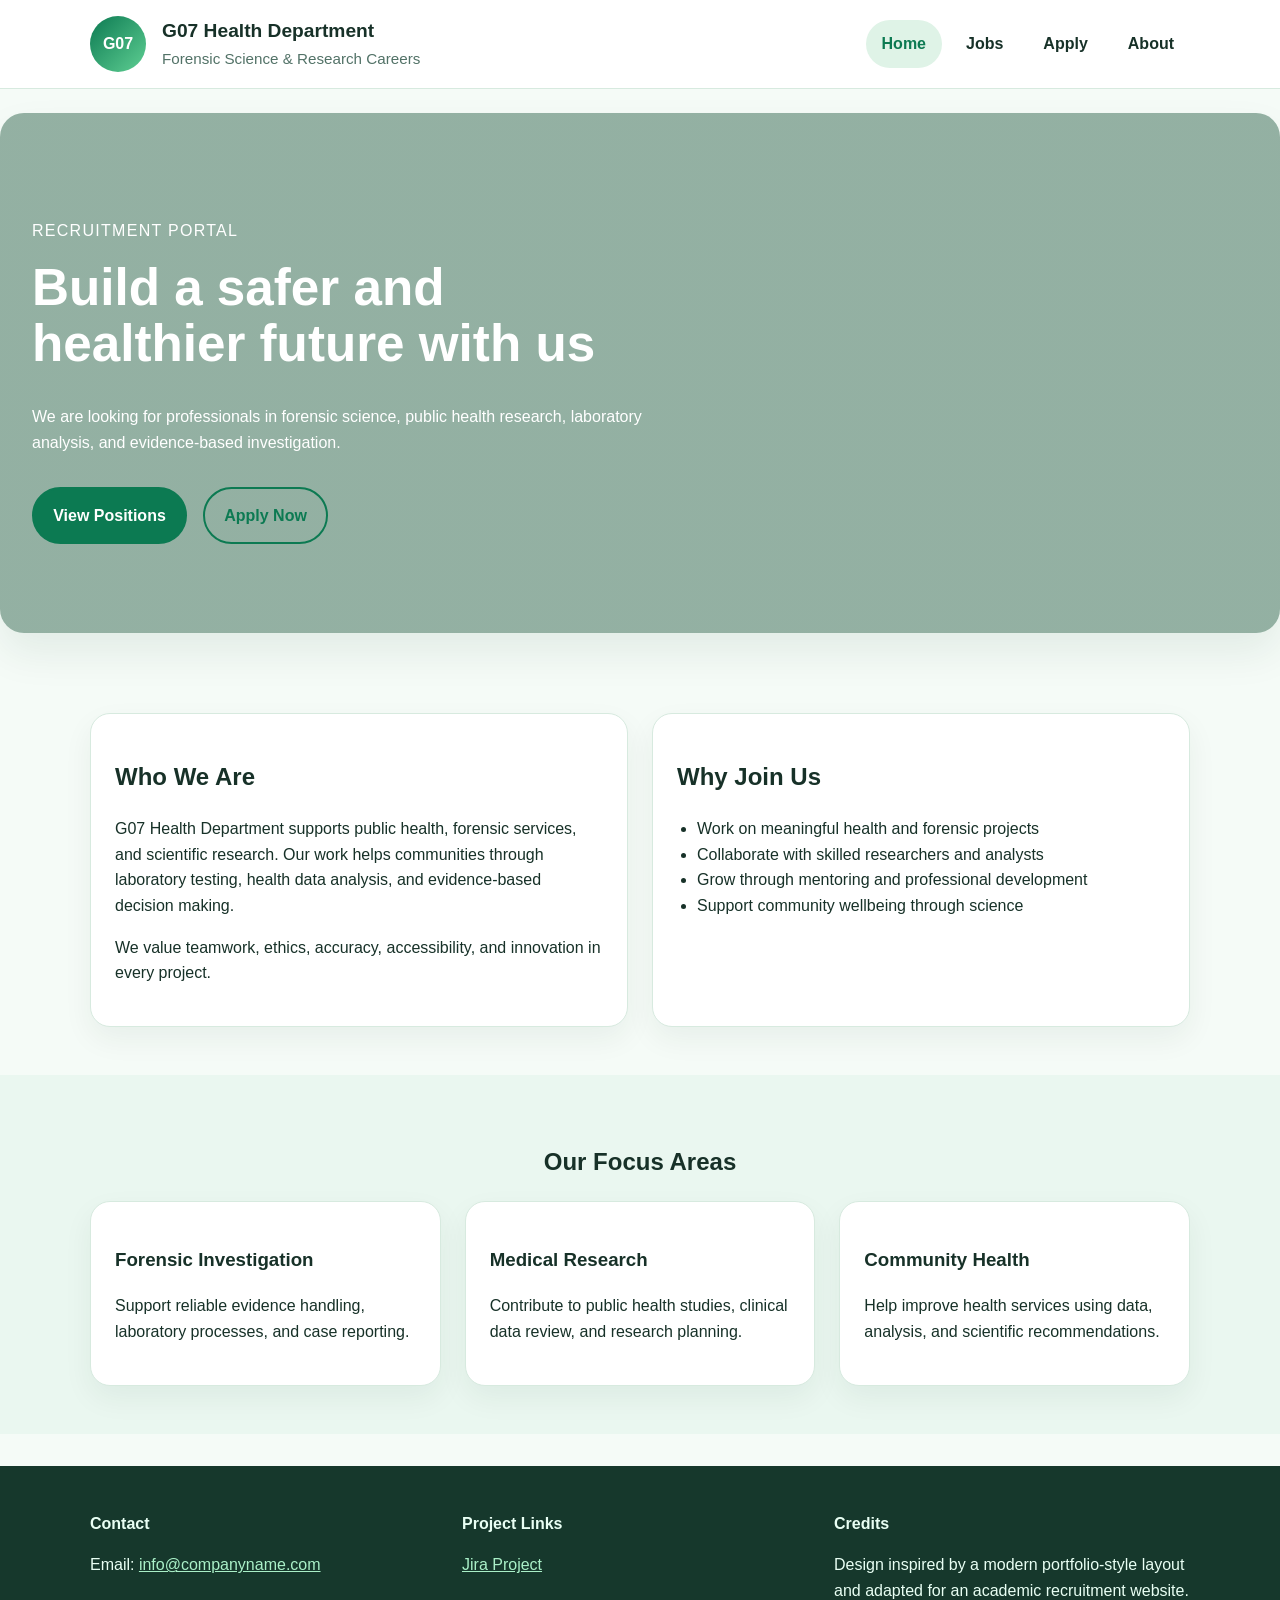
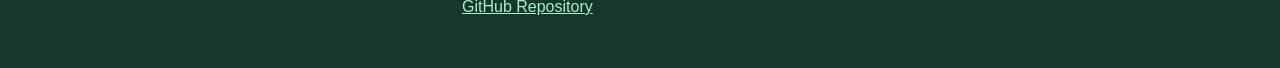
==== index.html @ d98f2c22 "Add files via upload" ====
<!DOCTYPE html>
<html lang="en">
<head>
  <meta charset="UTF-8">
  <meta name="viewport" content="width=device-width, initial-scale=1.0">
  <meta name="description" content="G07 Health Department recruitment website for forensic and research experts.">
  <title>G07 Health Department | Home</title>
  <link rel="stylesheet" href="styles.css">
  <style>
    .hero-note { letter-spacing: 0.08em; text-transform: uppercase; }
  </style>
</head>
<body>
  <a class="skip-link" href="#main-content">Skip to main content</a>

  <header class="site-header">
    <div class="container nav-wrap">
      <div class="brand">
        <div class="brand-icon" aria-hidden="true">G07</div>
        <div>
          <h1 class="brand-name">G07 Health Department</h1>
          <p class="brand-tagline">Forensic Science & Research Careers</p>
        </div>
      </div>

      <nav aria-label="Main navigation">
        <ul class="nav-menu">
          <li><a href="index.html" aria-current="page">Home</a></li>
          <li><a href="jobs.html">Jobs</a></li>
          <li><a href="apply.html">Apply</a></li>
          <li><a href="about.html">About</a></li>
        </ul>
      </nav>
    </div>
  </header>

  <main id="main-content">
    <section class="hero">
      <div class="hero-slider" aria-label="Featured health and forensic images">
        <div class="slides-track">
          <div class="slide slide-one"></div>
          <div class="slide slide-two"></div>
          <div class="slide slide-three"></div>
        </div>
        <div class="hero-overlay">
          <p class="hero-note">Recruitment Portal</p>
          <h2>Build a safer and healthier future with us</h2>
          <p>
            We are looking for professionals in forensic science, public health research,
            laboratory analysis, and evidence-based investigation.
          </p>
          <div class="hero-actions">
            <a class="button" href="jobs.html">View Positions</a>
            <a class="button button-secondary" href="apply.html">Apply Now</a>
          </div>
        </div>
      </div>
    </section>

    <section class="section container">
      <div class="two-column">
        <article class="card">
          <h2>Who We Are</h2>
          <p>
            G07 Health Department supports public health, forensic services, and scientific
            research. Our work helps communities through laboratory testing, health data
            analysis, and evidence-based decision making.
          </p>
          <p>
            We value teamwork, ethics, accuracy, accessibility, and innovation in every project.
          </p>
        </article>

        <article class="card">
          <h2>Why Join Us</h2>
          <ul class="feature-list">
            <li>Work on meaningful health and forensic projects</li>
            <li>Collaborate with skilled researchers and analysts</li>
            <li>Grow through mentoring and professional development</li>
            <li>Support community wellbeing through science</li>
          </ul>
        </article>
      </div>
    </section>

    <section class="section section-soft">
      <div class="container">
        <h2 class="section-title">Our Focus Areas</h2>
        <div class="grid-three">
          <article class="card">
            <h3>Forensic Investigation</h3>
            <p>Support reliable evidence handling, laboratory processes, and case reporting.</p>
          </article>
          <article class="card">
            <h3>Medical Research</h3>
            <p>Contribute to public health studies, clinical data review, and research planning.</p>
          </article>
          <article class="card">
            <h3>Community Health</h3>
            <p>Help improve health services using data, analysis, and scientific recommendations.</p>
          </article>
        </div>
      </div>
    </section>
  </main>

  <footer class="site-footer">
    <div class="container footer-grid">
      <div>
        <h2>Contact</h2>
        <p>Email: <a href="mailto:info@companyname.com">info@companyname.com</a></p>
      </div>
      <div>
        <h2>Project Links</h2>
        <p><a href="#">Jira Project</a></p>
        <p><a href="#">GitHub Repository</a></p>
      </div>
      <div>
        <h2>Credits</h2>
        <p style="margin-bottom: 0;">Design inspired by a modern portfolio-style layout and adapted for an academic recruitment website.</p>
      </div>
    </div>
  </footer>
</body>
</html>
---- styles.css ----
/* =========================
   G07 Health Department CSS
   Basic, clean, and modern
   ========================= */

/* Reset / base styles */
* {
  box-sizing: border-box;
}

html {
  scroll-behavior: smooth;
}

body {
  margin: 0;
  font-family: Arial, Helvetica, sans-serif;
  line-height: 1.6;
  color: #173128;
  background: #f5fbf7;
}

img {
  max-width: 100%;
  display: block;
}

a {
  color: #0c7a52;
}

a:hover,
a:focus {
  color: #09573b;
}

.container {
  width: min(1100px, 92%);
  margin: 0 auto;
}

.section {
  padding: 3rem 0;
}

.section-soft {
  background: #eaf7f0;
  padding: 3rem 0;
}

.section-title,
.page-header {
  text-align: center;
}

.eyebrow {
  color: #0c7a52;
  font-weight: bold;
  text-transform: uppercase;
  letter-spacing: 0.08em;
  margin-bottom: 0.5rem;
}

/* Accessibility */
.skip-link {
  position: absolute;
  left: -9999px;
  top: 0;
  background: #ffffff;
  color: #000000;
  padding: 0.75rem 1rem;
  z-index: 999;
}

.skip-link:focus {
  left: 1rem;
  top: 1rem;
}

/* Header / navigation */
.site-header {
  background: #ffffff;
  border-bottom: 1px solid #d7eadf;
  position: sticky;
  top: 0;
  z-index: 20;
}

.nav-wrap {
  display: flex;
  justify-content: space-between;
  align-items: center;
  gap: 1rem;
  padding: 1rem 0;
}

.brand {
  display: flex;
  align-items: center;
  gap: 1rem;
}

.brand-icon {
  width: 56px;
  height: 56px;
  border-radius: 50%;
  background: linear-gradient(135deg, #0c7a52, #5fcf93);
  color: #ffffff;
  display: grid;
  place-items: center;
  font-weight: bold;
}

.brand-name {
  font-size: 1.2rem;
  margin: 0;
}

.brand-tagline {
  margin: 0;
  color: #527267;
  font-size: 0.95rem;
}

.nav-menu {
  list-style: none;
  display: flex;
  flex-wrap: wrap;
  gap: 0.5rem;
  margin: 0;
  padding: 0;
}

.nav-menu a {
  text-decoration: none;
  display: inline-block;
  padding: 0.7rem 1rem;
  border-radius: 999px;
  color: #173128;
  font-weight: bold;
}

.nav-menu a:hover,
.nav-menu a:focus,
.nav-menu a[aria-current="page"] {
  background: #dff3e7;
  color: #0c7a52;
}

/* Buttons */
.button {
  display: inline-block;
  background: #0c7a52;
  color: #ffffff;
  text-decoration: none;
  border: 2px solid #0c7a52;
  padding: 0.85rem 1.2rem;
  border-radius: 999px;
  font-weight: bold;
  cursor: pointer;
}

.button:hover,
.button:focus {
  background: #09573b;
  border-color: #09573b;
  color: #ffffff;
}

.button-secondary {
  background: transparent;
  color: #0c7a52;
}

/* Hero / slideshow */
.hero {
  padding: 1.5rem 0 2rem;
}

.hero-slider {
  position: relative;
  overflow: hidden;
  border-radius: 24px;
  min-height: 520px;
  background: #dff3e7;
  box-shadow: 0 20px 40px rgba(17, 59, 42, 0.08);
}

.slides-track {
  display: flex;
  width: 300%;
  height: 520px;
  animation: slideShow 15s infinite;
}

.slide {
  width: 100%;
  min-height: 520px;
  background-size: cover;
  background-position: center;
}

.slide-one {
  background-image:
    linear-gradient(rgba(6, 52, 35, 0.35), rgba(6, 52, 35, 0.35)),
    url('https://images.unsplash.com/photo-1579154204601-01588f351e67?auto=format&fit=crop&w=1400&q=80');
}

.slide-two {
  background-image:
    linear-gradient(rgba(6, 52, 35, 0.35), rgba(6, 52, 35, 0.35)),
    url('https://images.unsplash.com/photo-1582719478250-c89cae4dc85b?auto=format&fit=crop&w=1400&q=80');
}

.slide-three {
  background-image:
    linear-gradient(rgba(6, 52, 35, 0.35), rgba(6, 52, 35, 0.35)),
    url('https://images.unsplash.com/photo-1530497610245-94d3c16cda28?auto=format&fit=crop&w=1400&q=80');
}

.hero-overlay {
  position: absolute;
  inset: 0;
  display: flex;
  flex-direction: column;
  justify-content: center;
  align-items: flex-start;
  padding: 2rem;
  color: #ffffff;
  max-width: 700px;
}

.hero-overlay h2 {
  font-size: clamp(2rem, 4vw, 3.5rem);
  line-height: 1.1;
  margin: 0 0 1rem;
}

.hero-actions {
  display: flex;
  gap: 1rem;
  flex-wrap: wrap;
  margin-top: 1rem;
}

@keyframes slideShow {
  0%, 28% {
    transform: translateX(0);
  }
  33%, 61% {
    transform: translateX(-33.3333%);
  }
  66%, 94% {
    transform: translateX(-66.6666%);
  }
  100% {
    transform: translateX(0);
  }
}

/* Cards and grids */
.two-column,
.about-layout {
  display: grid;
  grid-template-columns: 1fr 1fr;
  gap: 1.5rem;
}

.grid-three {
  display: grid;
  grid-template-columns: repeat(3, 1fr);
  gap: 1.5rem;
}

.card,
.job-card,
.application-form,
.fun-table {
  background: #ffffff;
  border: 1px solid #d7eadf;
  border-radius: 20px;
  box-shadow: 0 12px 30px rgba(17, 59, 42, 0.06);
}

.card,
.job-card,
.application-form {
  padding: 1.5rem;
}

.feature-list {
  padding-left: 1.25rem;
}

/* Jobs page */
.job-aside {
  float: right;
  width: 25%;
  border: 2px solid #b7dfc7;
  margin: 0 0 1.5rem 1.5rem;
  padding: 1rem;
  border-radius: 18px;
  background: #f4fbf7;
}

.job-listing {
  display: grid;
  gap: 1.5rem;
}

.job-meta {
  margin: 0.25rem 0;
  color: #527267;
}

/* Apply form */
.application-form {
  max-width: 920px;
  margin: 0 auto;
}

.form-grid {
  display: grid;
  grid-template-columns: repeat(2, 1fr);
  gap: 1rem 1.25rem;
}

.full-width,
fieldset {
  grid-column: 1 / -1;
}

label,
legend {
  display: block;
  font-weight: bold;
  margin-bottom: 0.5rem;
}

input,
select,
textarea,
button {
  font: inherit;
}

input,
select,
textarea {
  width: 100%;
  padding: 0.85rem 1rem;
  border: 1px solid #b7dfc7;
  border-radius: 12px;
  background: #ffffff;
}

fieldset {
  border: 1px solid #b7dfc7;
  border-radius: 12px;
  padding: 1rem;
}

fieldset label {
  display: inline-block;
  margin-right: 1rem;
  font-weight: normal;
}

.form-actions {
  display: flex;
  gap: 1rem;
  flex-wrap: wrap;
  margin-top: 1.5rem;
}

/* About page */
.team-figure {
  margin: 0;
  text-align: center;
}

.team-photo {
  min-height: 280px;
  border: 3px solid #0c7a52;
  border-radius: 18px;
  background:
    linear-gradient(135deg, rgba(12, 122, 82, 0.8), rgba(95, 207, 147, 0.8)),
    repeating-linear-gradient(
      45deg,
      rgba(255, 255, 255, 0.1),
      rgba(255, 255, 255, 0.1) 12px,
      rgba(255, 255, 255, 0.02) 12px,
      rgba(255, 255, 255, 0.02) 24px
    );
}

.fun-table {
  width: 100%;
  border-collapse: collapse;
  overflow: hidden;
}

.fun-table caption {
  font-weight: bold;
  margin-bottom: 1rem;
  padding-top: 0.5rem;
}

.fun-table th,
.fun-table td {
  padding: 1rem;
  border-bottom: 1px solid #d7eadf;
  text-align: left;
}

.fun-table th {
  background: #0c7a52;
  color: #ffffff;
}

.fun-table tbody tr:hover {
  background: #edf8f1;
}

/* Footer */
.site-footer {
  background: #16382c;
  color: #e9fff4;
  padding: 2rem 0;
  margin-top: 2rem;
}

.site-footer a {
  color: #aaf0c8;
}

.footer-grid {
  display: grid;
  grid-template-columns: repeat(3, 1fr);
  gap: 1rem;
}

.site-footer h2 {
  font-size: 1rem;
}

/* Focus states */
a:focus,
button:focus,
input:focus,
select:focus,
textarea:focus {
  outline: 3px solid #8fe3b3;
  outline-offset: 2px;
}

/* Responsive */
@media (max-width: 900px) {
  .nav-wrap,
  .two-column,
  .about-layout,
  .grid-three,
  .footer-grid,
  .form-grid {
    grid-template-columns: 1fr;
  }

  .nav-wrap {
    display: block;
  }

  .nav-menu {
    margin-top: 1rem;
  }

  .job-aside {
    float: none;
    width: 100%;
    margin: 0 0 1.5rem;
  }

  .hero-slider,
  .slides-track,
  .slide {
    min-height: 440px;
    height: 440px;
  }
}

@media (max-width: 600px) {
  .hero-overlay {
    padding: 1.5rem;
  }

  .hero-actions,
  .form-actions {
    flex-direction: column;
  }

  .button {
    text-align: center;
  }
}
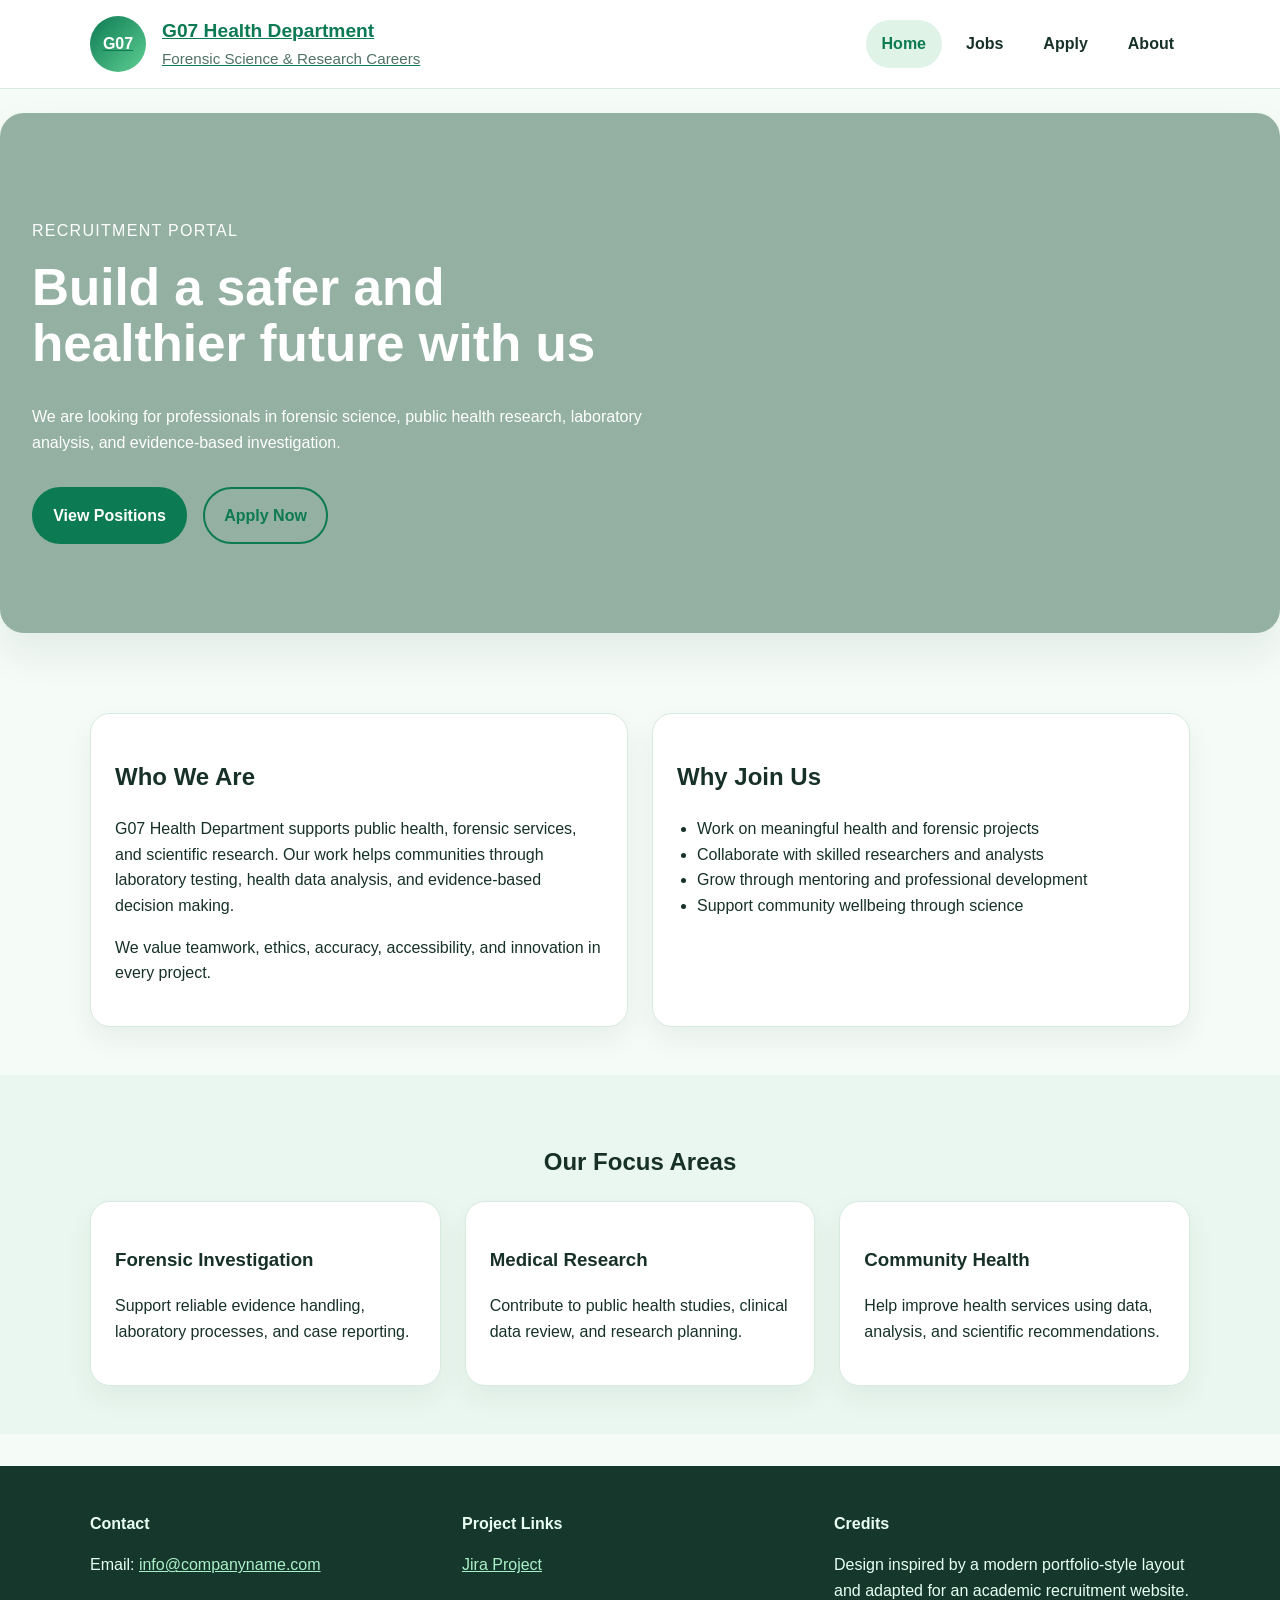
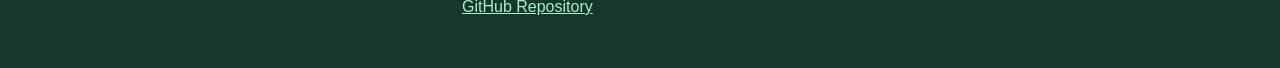
==== commit de856d55: "add index.html, add about.html, add apply.html and add jobs.html" ====
--- a/index.html
+++ b/index.html
@@ -15,13 +15,13 @@
 
   <header class="site-header">
     <div class="container nav-wrap">
-      <div class="brand">
-        <div class="brand-icon" aria-hidden="true">G07</div>
-        <div>
-          <h1 class="brand-name">G07 Health Department</h1>
-          <p class="brand-tagline">Forensic Science & Research Careers</p>
-        </div>
-      </div>
+      <a href="index.html" class="brand">
+  <div class="brand-icon" aria-hidden="true">G07</div>
+  <div>
+    <h1 class="brand-name">G07 Health Department</h1>
+    <p class="brand-tagline">Forensic Science & Research Careers</p>
+  </div>
+</a>
 
       <nav aria-label="Main navigation">
         <ul class="nav-menu">
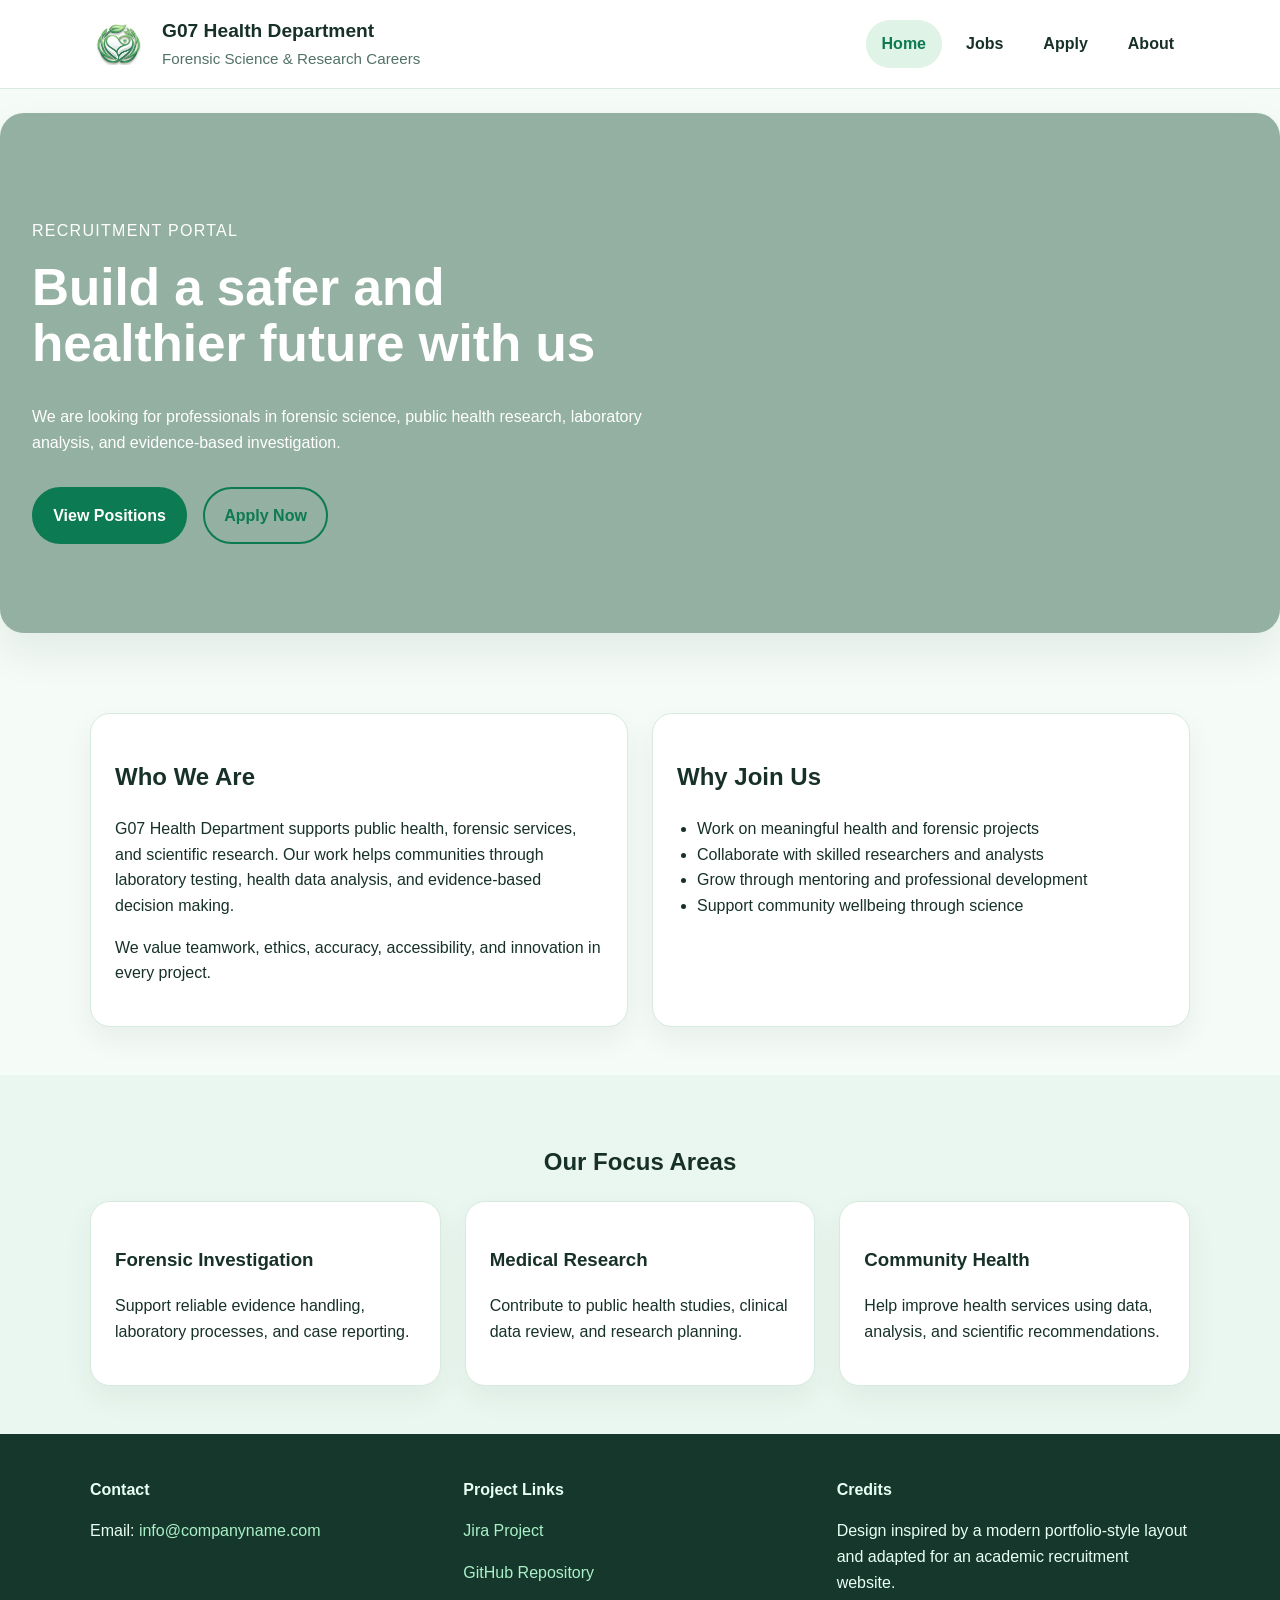
==== commit be950e6e: "new file:   LOGO.png 	modified:   about.html 	modified:   apply.html 	modified:   index.html 	modifi" ====
--- a/index.html
+++ b/index.html
@@ -16,7 +16,7 @@
   <header class="site-header">
     <div class="container nav-wrap">
       <a href="index.html" class="brand">
-  <div class="brand-icon" aria-hidden="true">G07</div>
+  <div class="brand-icon" aria-hidden="true"><img src="./LOGO.png" alt="G07 Health Department Logo"></div>
   <div>
     <h1 class="brand-name">G07 Health Department</h1>
     <p class="brand-tagline">Forensic Science & Research Careers</p>
--- a/styles.css
+++ b/styles.css
@@ -78,6 +78,19 @@
 }
 
 /* Header / navigation */
+
+
+.brand {
+  text-decoration: none;
+  color: inherit;
+}
+
+
+.nav-menu a {
+  text-decoration: none;
+}
+
+
 .site-header {
   background: #ffffff;
   border-bottom: 1px solid #d7eadf;
@@ -104,8 +117,6 @@
   width: 56px;
   height: 56px;
   border-radius: 50%;
-  background: linear-gradient(135deg, #0c7a52, #5fcf93);
-  color: #ffffff;
   display: grid;
   place-items: center;
   font-weight: bold;
@@ -209,7 +220,7 @@
 .slide-two {
   background-image:
     linear-gradient(rgba(6, 52, 35, 0.35), rgba(6, 52, 35, 0.35)),
-    url('https://images.unsplash.com/photo-1582719478250-c89cae4dc85b?auto=format&fit=crop&w=1400&q=80');
+    url('https://dam.northwell.edu/m/7c26de5052c32b5d/Drupal-web_KIWH_AdobeStock_503731162.jpg');
 }
 
 .slide-three {
@@ -347,6 +358,7 @@
 input,
 select,
 textarea {
+  resize: none;
   width: 100%;
   padding: 0.85rem 1rem;
   border: 1px solid #b7dfc7;
@@ -426,32 +438,32 @@
 .site-footer {
   background: #16382c;
   color: #e9fff4;
-  padding: 2rem 0;
-  margin-top: 2rem;
+  padding: 30px 0;
+
+  width: 100%;
+}
+
+.footer-grid {
+  width: min(1100px, 92%);
+  margin: 0 auto;
+
+  display: grid;
+  grid-template-columns: repeat(3, 1fr);
+  gap: 20px;
 }
 
 .site-footer a {
   color: #aaf0c8;
-}
-
-.footer-grid {
-  display: grid;
-  grid-template-columns: repeat(3, 1fr);
-  gap: 1rem;
+  text-decoration: none;
+}
+
+.site-footer a:hover {
+  text-decoration: underline;
 }
 
 .site-footer h2 {
-  font-size: 1rem;
-}
-
-/* Focus states */
-a:focus,
-button:focus,
-input:focus,
-select:focus,
-textarea:focus {
-  outline: 3px solid #8fe3b3;
-  outline-offset: 2px;
+  font-size: 16px;
+  margin-bottom: 10px;
 }
 
 /* Responsive */
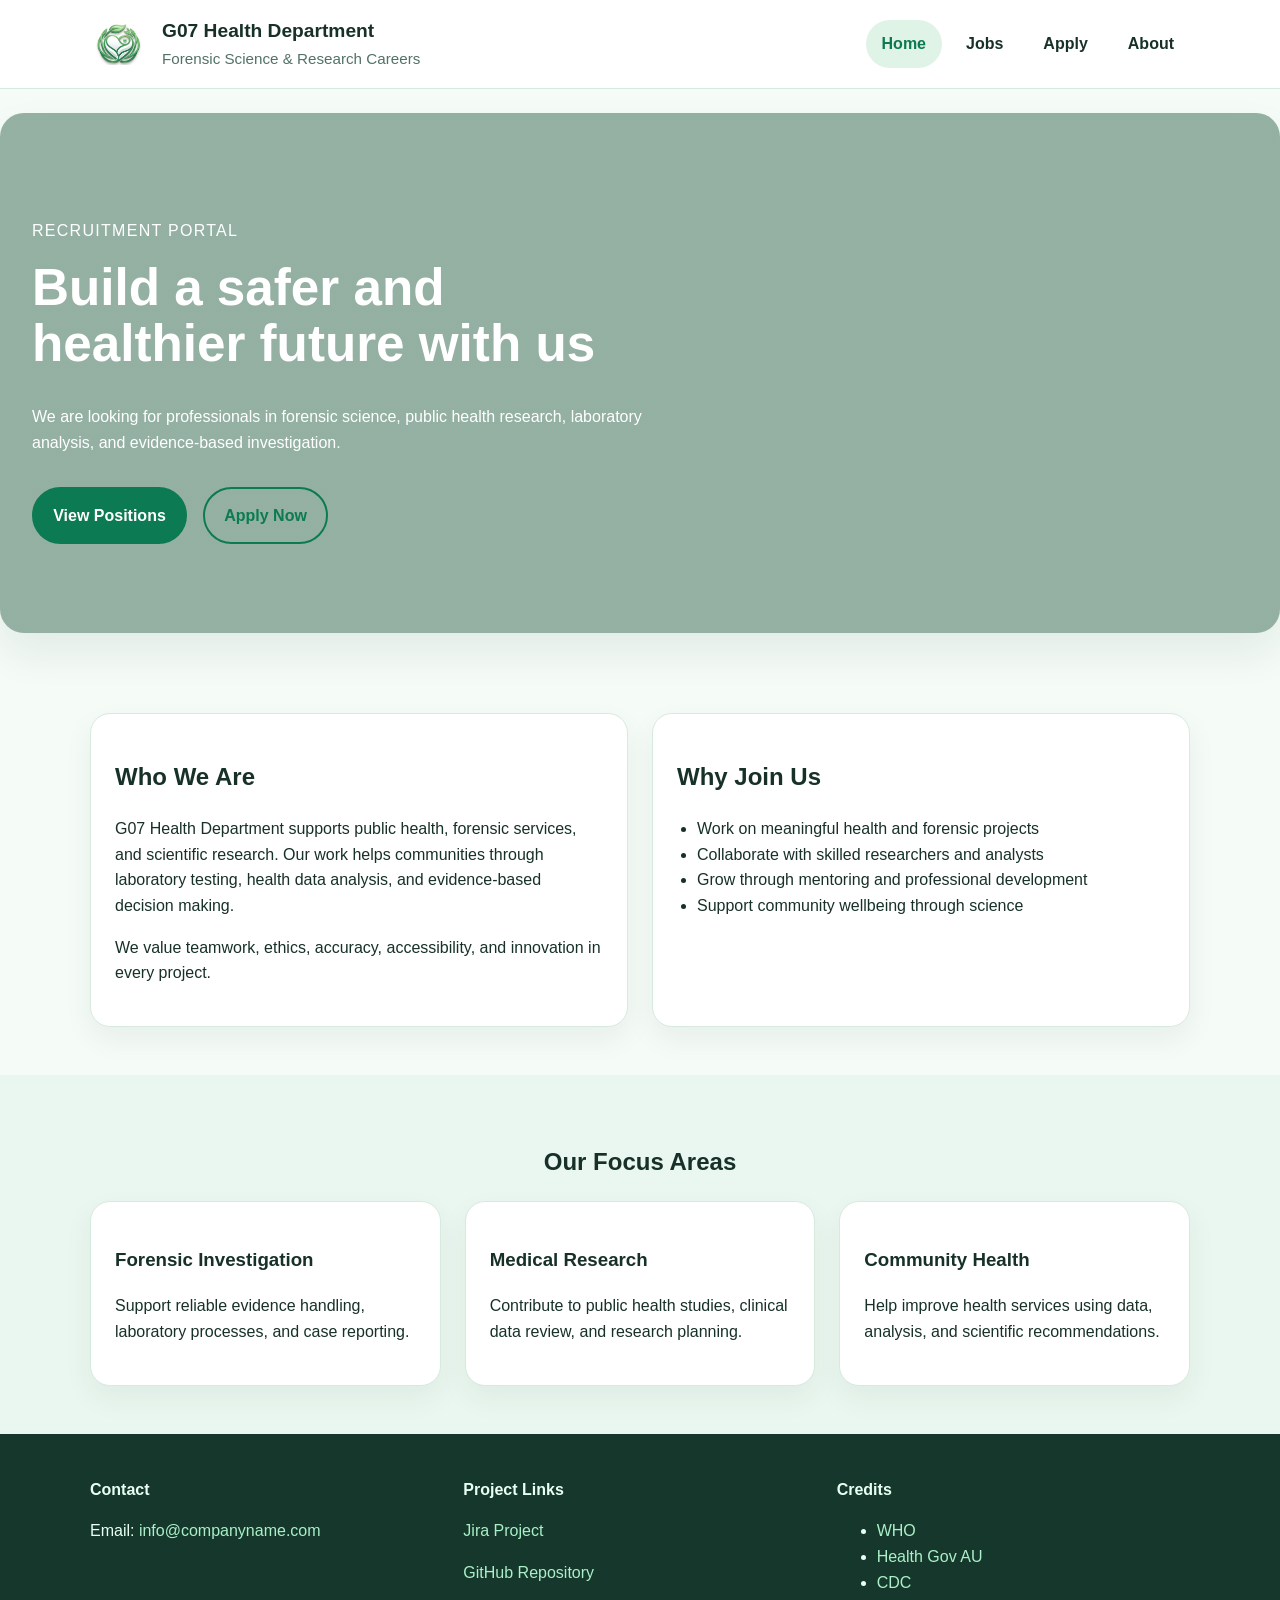
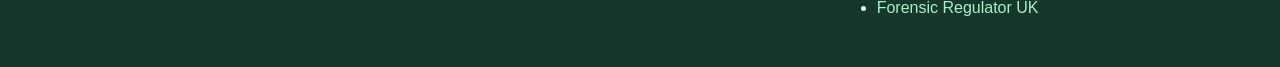
==== commit 346f859e: "modified:   about.html 	modified:   apply.html 	modified:   index.html 	modified:   jobs.html     mo" ====
--- a/index.html
+++ b/index.html
@@ -112,12 +112,17 @@
       </div>
       <div>
         <h2>Project Links</h2>
-        <p><a href="#">Jira Project</a></p>
-        <p><a href="#">GitHub Repository</a></p>
+        <p><a href="https://chanmyaeoo.atlassian.net/jira/software/projects/GHRW/summary?atlOrigin=eyJpIjoiMjRjMmI4YTZhYjc0NGNiNmJlZmMxMjY5ZmQ1MmZiNDAiLCJwIjoiaiJ9">Jira Project</a></p>
+        <p><a href="https://github.com/ChanMyae00/G07-Health-Recruitment-Web.git">GitHub Repository</a></p>
       </div>
       <div>
         <h2>Credits</h2>
-        <p style="margin-bottom: 0;">Design inspired by a modern portfolio-style layout and adapted for an academic recruitment website.</p>
+        <p style="margin-bottom: 0;"><ul class="footer-list">
+    <li><a href="https://www.who.int" target="_blank">WHO</a></li>
+    <li><a href="https://www.health.gov.au" target="_blank">Health Gov AU</a></li>
+    <li><a href="https://www.cdc.gov" target="_blank">CDC</a></li>
+    <li><a href="https://www.gov.uk/government/organisations/forensic-science-regulator" target="_blank">Forensic Regulator UK</a></li>
+  </ul></p>
       </div>
     </div>
   </footer>
--- a/styles.css
+++ b/styles.css
@@ -78,7 +78,6 @@
 }
 
 /* Header / navigation */
-
 
 .brand {
   text-decoration: none;
@@ -214,19 +213,19 @@
 .slide-one {
   background-image:
     linear-gradient(rgba(6, 52, 35, 0.35), rgba(6, 52, 35, 0.35)),
-    url('https://images.unsplash.com/photo-1579154204601-01588f351e67?auto=format&fit=crop&w=1400&q=80');
+    url('https://www.stevenson.edu/wp-content/uploads/iStock-471449282_996x554.jpg') 
 }
 
 .slide-two {
   background-image:
     linear-gradient(rgba(6, 52, 35, 0.35), rgba(6, 52, 35, 0.35)),
-    url('https://dam.northwell.edu/m/7c26de5052c32b5d/Drupal-web_KIWH_AdobeStock_503731162.jpg');
+    url('https://dam.northwell.edu/m/7c26de5052c32b5d/Drupal-web_KIWH_AdobeStock_503731162.jpg') 
 }
 
 .slide-three {
   background-image:
     linear-gradient(rgba(6, 52, 35, 0.35), rgba(6, 52, 35, 0.35)),
-    url('https://images.unsplash.com/photo-1530497610245-94d3c16cda28?auto=format&fit=crop&w=1400&q=80');
+    url('https://www.shutterstock.com/shutterstock/videos/3594243857/thumb/1.jpg?ip=x480')
 }
 
 .hero-overlay {
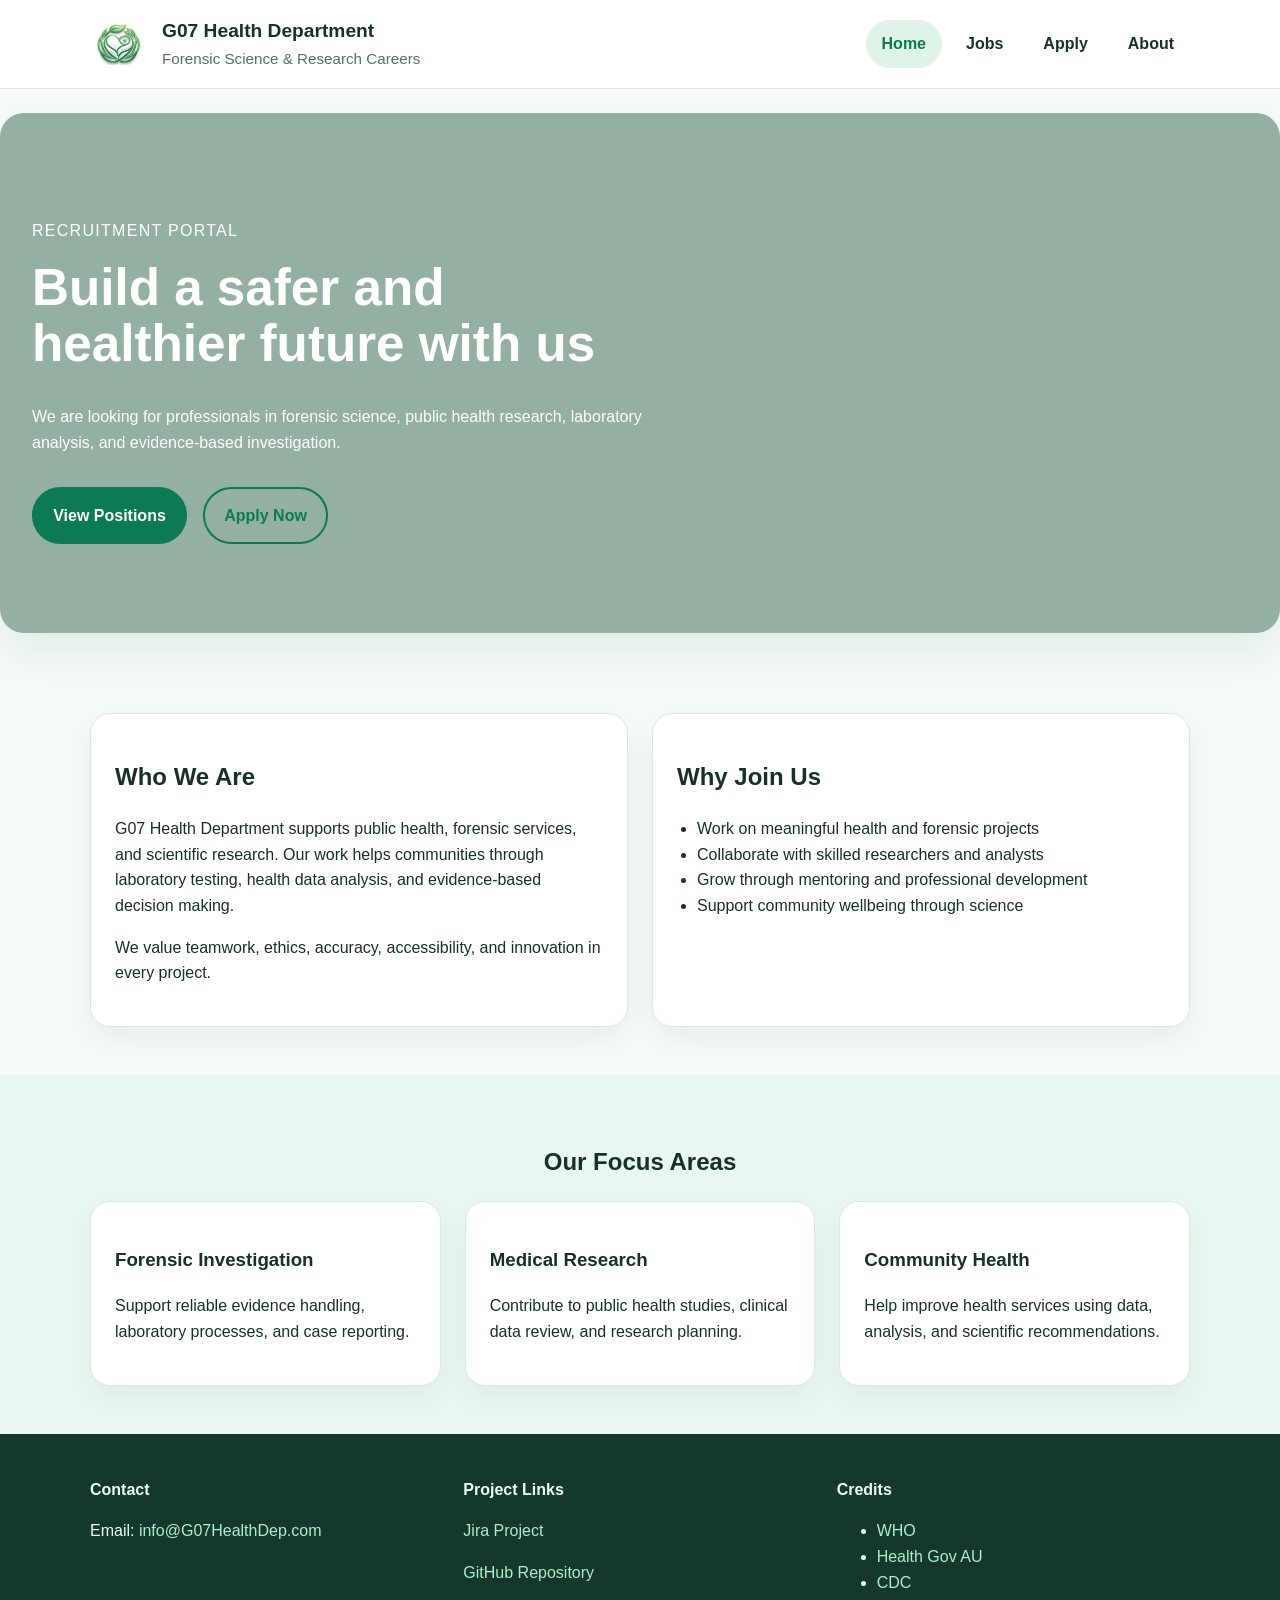
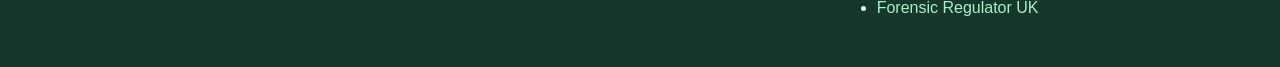
==== commit 108d7822: "modified:   about.html 	modified:   apply.html 	modified:   index.html     modified:   jobs.html" ====
--- a/index.html
+++ b/index.html
@@ -108,12 +108,12 @@
     <div class="container footer-grid">
       <div>
         <h2>Contact</h2>
-        <p>Email: <a href="mailto:info@companyname.com">info@companyname.com</a></p>
+          <p>Email: <a href="mailto:info@G07HealthDep.com">info@G07HealthDep.com</a></p>
       </div>
       <div>
         <h2>Project Links</h2>
-        <p><a href="https://chanmyaeoo.atlassian.net/jira/software/projects/GHRW/summary?atlOrigin=eyJpIjoiMjRjMmI4YTZhYjc0NGNiNmJlZmMxMjY5ZmQ1MmZiNDAiLCJwIjoiaiJ9">Jira Project</a></p>
-        <p><a href="https://github.com/ChanMyae00/G07-Health-Recruitment-Web.git">GitHub Repository</a></p>
+        <p><a href="https://chanmyaeoo.atlassian.net/jira/software/projects/GHRW/summary?atlOrigin=eyJpIjoiMjRjMmI4YTZhYjc0NGNiNmJlZmMxMjY5ZmQ1MmZiNDAiLCJwIjoiaiJ9" target="_blank">Jira Project</a></p>
+        <p><a href="https://github.com/ChanMyae00/G07-Health-Recruitment-Web.git" target="_blank">GitHub Repository</a></p>
       </div>
       <div>
         <h2>Credits</h2>
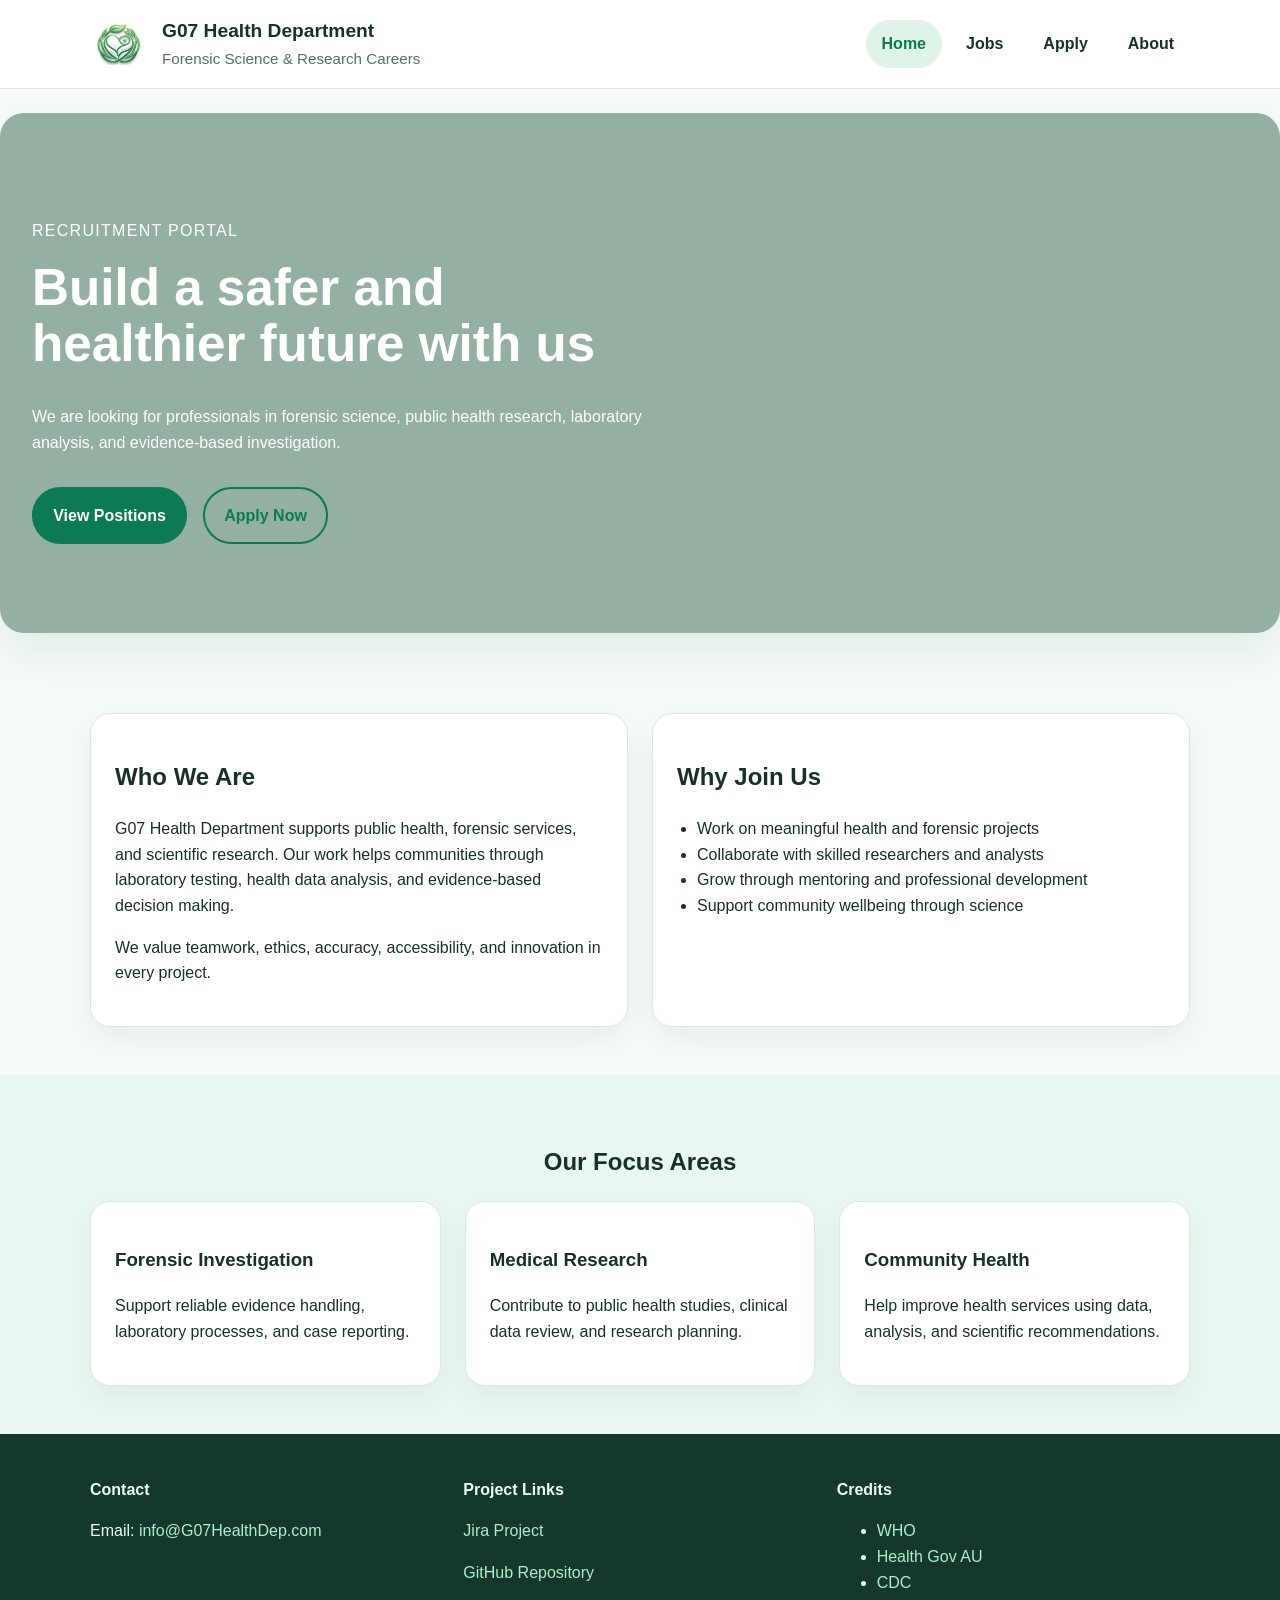
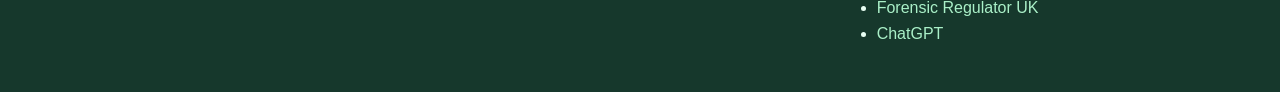
==== commit e2ef64a5: "modified:   index.html" ====
--- a/index.html
+++ b/index.html
@@ -122,6 +122,7 @@
     <li><a href="https://www.health.gov.au" target="_blank">Health Gov AU</a></li>
     <li><a href="https://www.cdc.gov" target="_blank">CDC</a></li>
     <li><a href="https://www.gov.uk/government/organisations/forensic-science-regulator" target="_blank">Forensic Regulator UK</a></li>
+    <li><a href="https://chat.openai.com" target="_blank">ChatGPT</a></li>
   </ul></p>
       </div>
     </div>
